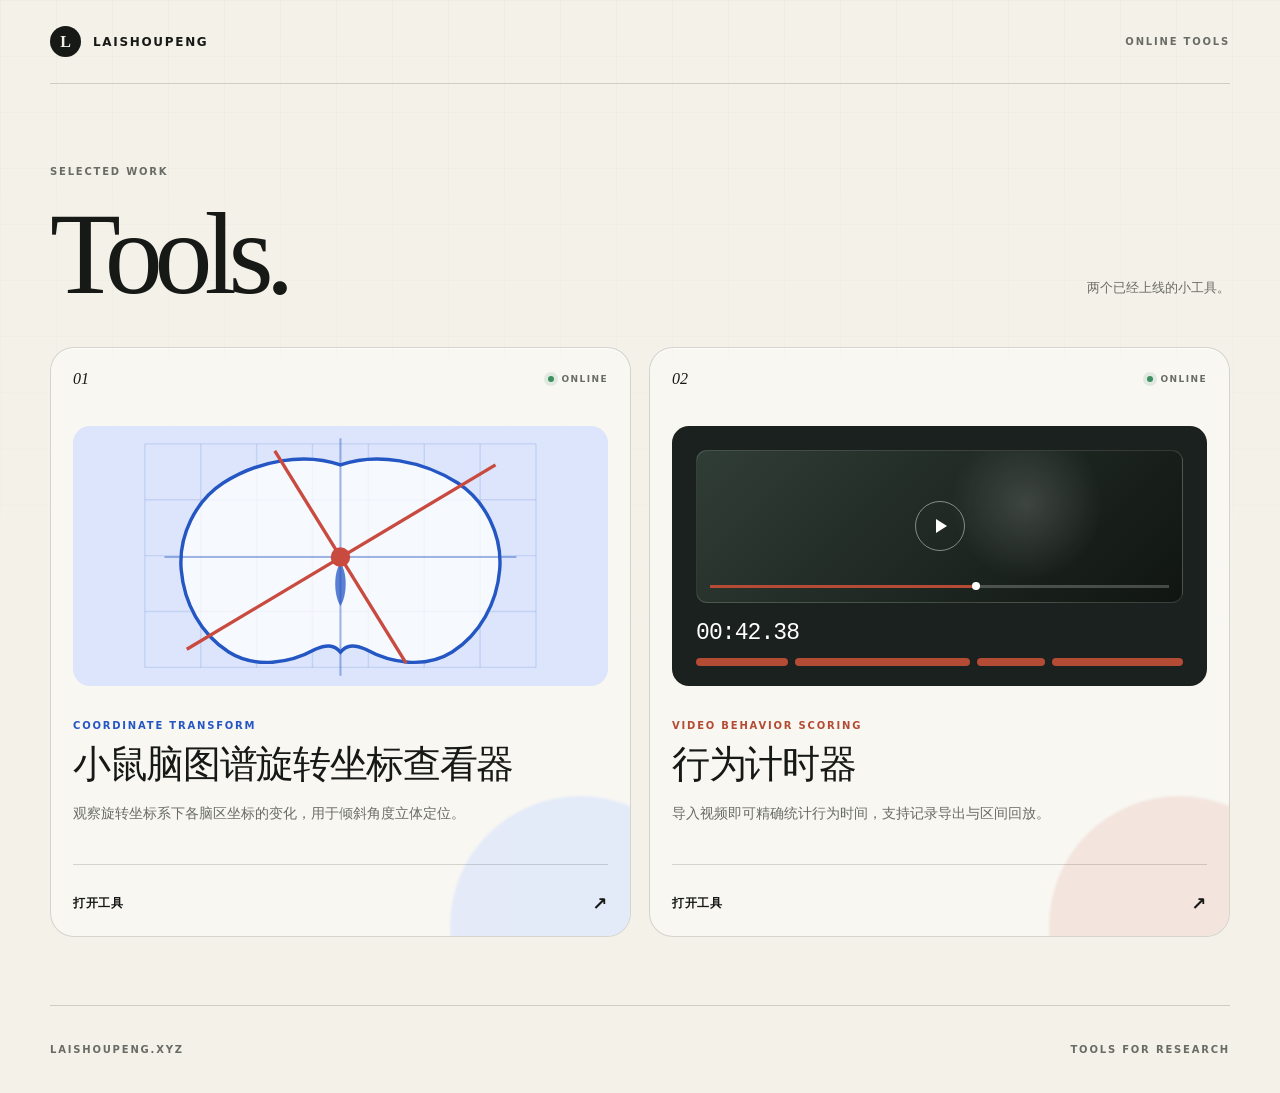
==== index.html @ c316cc83 "Initial release" ====
<!doctype html>
<html lang="zh-CN">
<head>
  <meta charset="UTF-8">
  <meta name="viewport" content="width=device-width, initial-scale=1.0">
  <meta name="description" content="Laishoupeng 的在线科研小工具。">
  <meta name="theme-color" content="#f4f1e9">
  <title>Laishoupeng · Tools</title>
  <link rel="icon" href="favicon.svg" type="image/svg+xml">
  <link rel="stylesheet" href="styles.css">
</head>
<body>
  <div class="page-grid" aria-hidden="true"></div>

  <header class="site-header">
    <a class="brand" href="/" aria-label="返回主页">
      <span class="brand-mark">L</span>
      <span>LAISHOUPENG</span>
    </a>
    <span class="site-label">ONLINE TOOLS</span>
  </header>

  <main>
    <section class="hero" aria-labelledby="page-title">
      <p class="eyebrow">SELECTED WORK</p>
      <h1 id="page-title">Tools.</h1>
      <p class="hero-note">两个已经上线的小工具。</p>
    </section>

    <section class="tools" aria-label="在线工具列表">
      <a class="tool-card atlas-card" href="https://atlas.laishoupeng.xyz/" target="_blank" rel="noopener noreferrer">
        <div class="card-topline">
          <span class="tool-index">01</span>
          <span class="live-status"><i></i> ONLINE</span>
        </div>

        <div class="tool-visual atlas-visual" aria-hidden="true">
          <svg viewBox="0 0 360 220" role="img">
            <g class="atlas-grid">
              <path d="M40 30V190M80 30V190M120 30V190M160 30V190M200 30V190M240 30V190M280 30V190M320 30V190"/>
              <path d="M40 30H320M40 70H320M40 110H320M40 150H320M40 190H320"/>
            </g>
            <g class="atlas-brain">
              <!-- Simplified coronal section: cortical mantle, corpus callosum, lateral ventricles and striatum. -->
              <path class="brain-outline" d="M180 45C154 36 121 42 96 58C76 71 64 96 66 120C68 144 80 166 100 179C119 191 144 187 162 177C169 174 175 173 180 179C185 173 191 174 198 177C216 187 241 191 260 179C280 166 292 144 294 120C296 96 284 71 264 58C239 42 206 36 180 45Z"/>
              <path class="brain-third-ventricle" d="M180 115C185 122 185 138 180 146C175 138 175 122 180 115Z"/>
            </g>
            <g class="atlas-axis">
              <path d="M180 26V196"/>
              <path d="M54 111H306"/>
              <circle cx="180" cy="111" r="5"/>
            </g>
            <g class="atlas-rotated">
              <path d="M133 35L227 187"/>
              <path d="M70 177L291 45"/>
              <circle cx="180" cy="111" r="7"/>
            </g>
          </svg>
        </div>

        <div class="card-content">
          <p class="tool-kicker">COORDINATE TRANSFORM</p>
          <h2>小鼠脑图谱旋转坐标查看器</h2>
          <p>观察旋转坐标系下各脑区坐标的变化，用于倾斜角度立体定位。</p>
        </div>

        <span class="tool-link">打开工具 <span aria-hidden="true">↗</span></span>
      </a>

      <a class="tool-card recorder-card" href="https://recorder.laishoupeng.xyz/" target="_blank" rel="noopener noreferrer">
        <div class="card-topline">
          <span class="tool-index">02</span>
          <span class="live-status"><i></i> ONLINE</span>
        </div>

        <div class="tool-visual recorder-visual" aria-hidden="true">
          <div class="video-frame">
            <span class="play-symbol"></span>
            <div class="video-timeline">
              <span></span>
              <i></i>
            </div>
          </div>
          <div class="time-readout">00:42.38</div>
          <div class="record-bars">
            <span style="--w: 19%"></span>
            <span style="--w: 36%"></span>
            <span style="--w: 14%"></span>
            <span style="--w: 27%"></span>
          </div>
        </div>

        <div class="card-content">
          <p class="tool-kicker">VIDEO BEHAVIOR SCORING</p>
          <h2>行为计时器</h2>
          <p>导入视频即可精确统计行为时间，支持记录导出与区间回放。</p>
        </div>

        <span class="tool-link">打开工具 <span aria-hidden="true">↗</span></span>
      </a>
    </section>
  </main>

  <footer>
    <span>LAISHOUPENG.XYZ</span>
    <span>TOOLS FOR RESEARCH</span>
  </footer>
</body>
</html>
---- styles.css ----
:root {
  --paper: #f4f1e9;
  --paper-deep: #e9e4d8;
  --ink: #171916;
  --muted: #696c65;
  --line: rgba(23, 25, 22, .16);
  --atlas: #2456c4;
  --atlas-soft: #dce5fb;
  --recorder: #b44b34;
  --recorder-soft: #f1ddd6;
  --shadow: 0 30px 80px rgba(41, 38, 31, .11);
}

* { box-sizing: border-box; }

html { scroll-behavior: smooth; }

body {
  min-height: 100vh;
  margin: 0;
  color: var(--ink);
  background: var(--paper);
  font-family: Inter, ui-sans-serif, system-ui, -apple-system, BlinkMacSystemFont, "Segoe UI", "PingFang SC", "Microsoft YaHei", sans-serif;
  -webkit-font-smoothing: antialiased;
}

a { color: inherit; }

.page-grid {
  position: fixed;
  inset: 0;
  z-index: -1;
  pointer-events: none;
  opacity: .5;
  background-image:
    linear-gradient(to right, rgba(23, 25, 22, .04) 1px, transparent 1px),
    linear-gradient(to bottom, rgba(23, 25, 22, .04) 1px, transparent 1px);
  background-size: 56px 56px;
  mask-image: linear-gradient(to bottom, #000, transparent 88%);
}

.site-header,
main,
footer {
  width: min(1180px, calc(100% - 48px));
  margin-inline: auto;
}

.site-header {
  min-height: 84px;
  display: flex;
  align-items: center;
  justify-content: space-between;
  border-bottom: 1px solid var(--line);
}

.brand {
  display: inline-flex;
  align-items: center;
  gap: 12px;
  color: var(--ink);
  text-decoration: none;
  font-size: 12px;
  font-weight: 800;
  letter-spacing: .14em;
}

.brand-mark {
  width: 31px;
  height: 31px;
  display: grid;
  place-items: center;
  color: var(--paper);
  background: var(--ink);
  border-radius: 50%;
  font-family: Georgia, "Times New Roman", serif;
  font-size: 16px;
  letter-spacing: 0;
}

.site-label,
footer {
  color: var(--muted);
  font-size: 10px;
  font-weight: 750;
  letter-spacing: .18em;
}

main { padding: 82px 0 68px; }

.hero {
  display: grid;
  grid-template-columns: 1fr auto;
  align-items: end;
  gap: 20px;
  margin-bottom: 42px;
}

.eyebrow,
.tool-kicker {
  margin: 0;
  color: var(--muted);
  font-size: 10px;
  font-weight: 800;
  letter-spacing: .18em;
}

.hero h1 {
  grid-column: 1;
  margin: 8px 0 0;
  font-family: Georgia, "Times New Roman", "Songti SC", serif;
  font-size: clamp(58px, 10vw, 116px);
  font-weight: 500;
  line-height: .86;
  letter-spacing: -.07em;
}

.hero-note {
  grid-column: 2;
  grid-row: 1 / span 2;
  max-width: 210px;
  margin: 0 0 6px;
  color: var(--muted);
  font-size: 13px;
  line-height: 1.7;
  text-align: right;
}

.tools {
  display: grid;
  grid-template-columns: repeat(2, minmax(0, 1fr));
  gap: 18px;
}

.tool-card {
  min-width: 0;
  min-height: 590px;
  padding: 22px;
  display: flex;
  flex-direction: column;
  overflow: hidden;
  position: relative;
  border: 1px solid var(--line);
  border-radius: 24px;
  color: var(--ink);
  background: rgba(255, 255, 255, .42);
  box-shadow: 0 1px 0 rgba(255, 255, 255, .7) inset;
  text-decoration: none;
  transition: transform .32s ease, box-shadow .32s ease, border-color .32s ease;
}

.tool-card::after {
  content: "";
  position: absolute;
  inset: auto -80px -120px auto;
  width: 260px;
  aspect-ratio: 1;
  border-radius: 50%;
  opacity: .7;
  filter: blur(1px);
  transition: transform .4s ease;
}

.atlas-card::after { background: var(--atlas-soft); }
.recorder-card::after { background: var(--recorder-soft); }

.tool-card:hover {
  transform: translateY(-7px);
  border-color: rgba(23, 25, 22, .28);
  box-shadow: var(--shadow);
}

.tool-card:hover::after { transform: scale(1.18); }

.tool-card:focus-visible {
  outline: 3px solid var(--ink);
  outline-offset: 4px;
}

.card-topline {
  display: flex;
  justify-content: space-between;
  align-items: center;
  position: relative;
  z-index: 1;
}

.tool-index {
  font-family: Georgia, "Times New Roman", serif;
  font-size: 16px;
  font-style: italic;
}

.live-status {
  display: inline-flex;
  align-items: center;
  gap: 7px;
  color: var(--muted);
  font-size: 9px;
  font-weight: 800;
  letter-spacing: .16em;
}

.live-status i {
  width: 6px;
  height: 6px;
  border-radius: 50%;
  background: #3d8e61;
  box-shadow: 0 0 0 4px rgba(61, 142, 97, .13);
}

.tool-visual {
  height: 260px;
  margin: 38px 0 34px;
  position: relative;
  z-index: 1;
  border-radius: 17px;
  overflow: hidden;
}

.atlas-visual {
  display: grid;
  place-items: center;
  background: var(--atlas-soft);
}

.atlas-visual svg {
  width: 94%;
  height: auto;
}

.atlas-grid path {
  fill: none;
  stroke: rgba(36, 86, 196, .14);
  stroke-width: 1;
}

.atlas-brain .brain-outline {
  fill: rgba(255, 255, 255, .76);
  stroke: var(--atlas);
  stroke-width: 2.45;
}

.atlas-brain .brain-cortex {
  fill: rgba(255, 255, 255, .18);
  stroke: var(--atlas);
  stroke-width: 1.1;
}

.atlas-brain .brain-callosum {
  fill: rgba(255, 255, 255, .8);
  stroke: var(--atlas);
  stroke-width: 1.45;
}

.atlas-brain .brain-callosum-line {
  fill: none;
  stroke: rgba(36, 86, 196, .52);
  stroke-width: 1;
}

.atlas-brain .brain-striatum {
  fill: rgba(36, 86, 196, .14);
  stroke: var(--atlas);
  stroke-width: 1.15;
}

.atlas-brain .brain-ventricle {
  fill: #f4f7ff;
  stroke: var(--atlas);
  stroke-width: 1.5;
}

.atlas-brain .brain-third-ventricle {
  fill: var(--atlas);
  opacity: .75;
}

.atlas-brain .brain-midline {
  fill: none;
  stroke: var(--atlas);
  stroke-width: 1.15;
  stroke-dasharray: 3 3;
  opacity: .68;
}

.atlas-axis path,
.atlas-axis circle {
  fill: var(--atlas);
  stroke: var(--atlas);
  stroke-width: 1.5;
  opacity: .42;
}

.atlas-rotated path {
  fill: none;
  stroke: #c94a3f;
  stroke-width: 2.4;
}

.atlas-rotated circle {
  fill: #c94a3f;
}

.recorder-visual {
  padding: 24px;
  color: #fff;
  background: #1b211e;
}

.video-frame {
  height: 153px;
  display: grid;
  place-items: center;
  position: relative;
  border: 1px solid rgba(255, 255, 255, .15);
  border-radius: 11px;
  background:
    radial-gradient(circle at 68% 35%, rgba(255, 255, 255, .15), transparent 22%),
    linear-gradient(135deg, #303d36, #101511);
}

.play-symbol {
  width: 50px;
  height: 50px;
  display: grid;
  place-items: center;
  border: 1px solid rgba(255, 255, 255, .45);
  border-radius: 50%;
}

.play-symbol::before {
  content: "";
  margin-left: 4px;
  border-top: 7px solid transparent;
  border-bottom: 7px solid transparent;
  border-left: 11px solid #fff;
}

.video-timeline {
  height: 3px;
  position: absolute;
  right: 13px;
  bottom: 14px;
  left: 13px;
  background: rgba(255, 255, 255, .22);
}

.video-timeline span {
  width: 58%;
  height: 100%;
  display: block;
  background: var(--recorder);
}

.video-timeline i {
  width: 8px;
  height: 8px;
  position: absolute;
  top: 50%;
  left: 58%;
  border-radius: 50%;
  background: #fff;
  transform: translate(-50%, -50%);
}

.time-readout {
  margin: 17px 0 12px;
  font-family: "SFMono-Regular", Consolas, monospace;
  font-size: 23px;
  letter-spacing: -.04em;
}

.record-bars {
  display: flex;
  align-items: end;
  gap: 7px;
}

.record-bars span {
  width: var(--w);
  height: 8px;
  display: block;
  border-radius: 999px;
  background: var(--recorder);
}

.card-content {
  position: relative;
  z-index: 1;
}

.atlas-card .tool-kicker { color: var(--atlas); }
.recorder-card .tool-kicker { color: var(--recorder); }

.card-content h2 {
  max-width: 460px;
  margin: 11px 0 14px;
  font-family: Georgia, "Times New Roman", "Songti SC", serif;
  font-size: clamp(27px, 3vw, 38px);
  font-weight: 500;
  line-height: 1.18;
  letter-spacing: -.035em;
}

.card-content > p:last-child {
  max-width: 430px;
  margin: 0;
  color: var(--muted);
  font-size: 14px;
  line-height: 1.75;
}

.tool-link {
  margin-top: auto;
  padding-top: 28px;
  display: inline-flex;
  justify-content: space-between;
  align-items: center;
  position: relative;
  z-index: 1;
  border-top: 1px solid var(--line);
  font-size: 12px;
  font-weight: 780;
  letter-spacing: .06em;
}

.tool-link span {
  font-size: 18px;
  transition: transform .25s ease;
}

.tool-card:hover .tool-link span { transform: translate(3px, -3px); }

footer {
  min-height: 88px;
  display: flex;
  align-items: center;
  justify-content: space-between;
  border-top: 1px solid var(--line);
}

@media (max-width: 800px) {
  .site-header,
  main,
  footer {
    width: min(100% - 30px, 620px);
  }

  .site-header { min-height: 72px; }
  .site-label { display: none; }
  main { padding: 62px 0 46px; }

  .hero {
    display: block;
    margin-bottom: 30px;
  }

  .hero h1 { margin-top: 10px; }

  .hero-note {
    max-width: none;
    margin-top: 20px;
    text-align: left;
  }

  .tools { grid-template-columns: 1fr; }
  .tool-card { min-height: 540px; }
  .tool-visual { height: 230px; margin: 30px 0; }
}

@media (max-width: 430px) {
  .brand { font-size: 10px; }
  .tool-card { padding: 17px; border-radius: 19px; }
  .tool-visual { height: 210px; }
  .recorder-visual { padding: 17px; }
  .video-frame { height: 130px; }
  footer { min-height: 74px; }
  footer span:last-child { display: none; }
}

@media (prefers-reduced-motion: reduce) {
  *, *::before, *::after {
    scroll-behavior: auto !important;
    transition-duration: .01ms !important;
  }
}
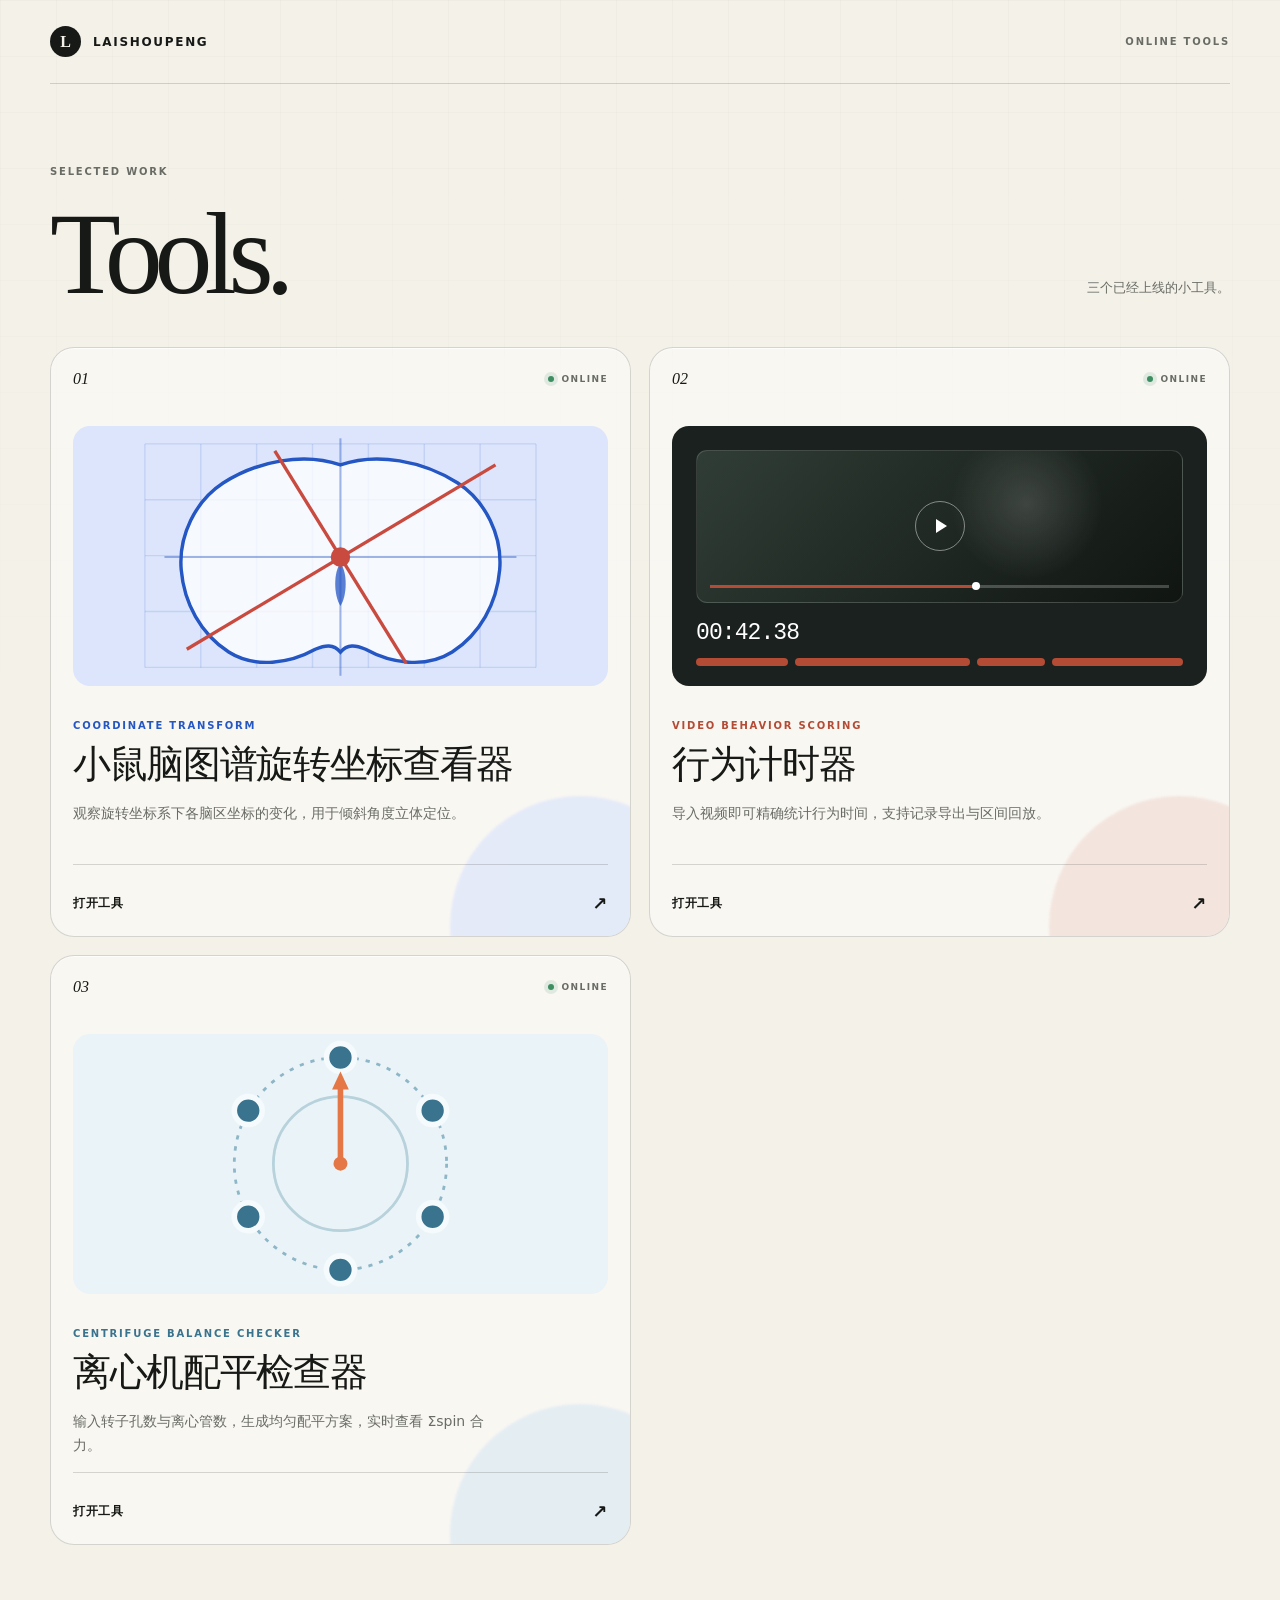
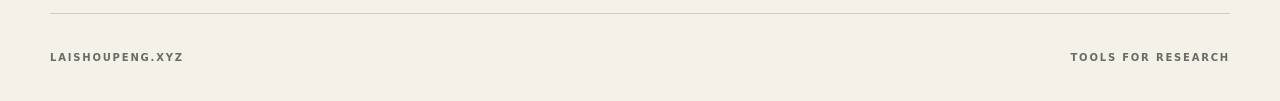
==== commit 67bd965d: "Add centrifuge balance checker tool" ====
--- a/index.html
+++ b/index.html
@@ -24,7 +24,7 @@
     <section class="hero" aria-labelledby="page-title">
       <p class="eyebrow">SELECTED WORK</p>
       <h1 id="page-title">Tools.</h1>
-      <p class="hero-note">两个已经上线的小工具。</p>
+      <p class="hero-note">三个已经上线的小工具。</p>
     </section>
 
     <section class="tools" aria-label="在线工具列表">
@@ -98,6 +98,36 @@
 
         <span class="tool-link">打开工具 <span aria-hidden="true">↗</span></span>
       </a>
+
+      <a class="tool-card centrifuge-card" href="https://tools.laishoupeng.xyz/centrifuge-balance-checker" target="_blank" rel="noopener noreferrer">
+        <div class="card-topline">
+          <span class="tool-index">03</span>
+          <span class="live-status"><i></i> ONLINE</span>
+        </div>
+
+        <div class="tool-visual centrifuge-visual" aria-hidden="true">
+          <svg viewBox="0 0 360 220" role="img">
+            <circle class="centrifuge-ring" cx="180" cy="110" r="76" />
+            <circle class="centrifuge-ring inner" cx="180" cy="110" r="48" />
+            <g class="centrifuge-tubes">
+              <circle cx="180" cy="34" r="10" /><circle cx="246" cy="72" r="10" />
+              <circle cx="246" cy="148" r="10" /><circle cx="180" cy="186" r="10" />
+              <circle cx="114" cy="148" r="10" /><circle cx="114" cy="72" r="10" />
+            </g>
+            <path class="centrifuge-vector" d="M180 110L180 54" />
+            <path class="centrifuge-vector arrow" d="M180 44L174 57H186Z" />
+            <circle class="centrifuge-center" cx="180" cy="110" r="5" />
+          </svg>
+        </div>
+
+        <div class="card-content">
+          <p class="tool-kicker">CENTRIFUGE BALANCE CHECKER</p>
+          <h2>离心机配平检查器</h2>
+          <p>输入转子孔数与离心管数，生成均匀配平方案，实时查看 Σspin 合力。</p>
+        </div>
+
+        <span class="tool-link">打开工具 <span aria-hidden="true">↗</span></span>
+      </a>
     </section>
   </main>
 
--- a/styles.css
+++ b/styles.css
@@ -163,6 +163,7 @@
 
 .atlas-card::after { background: var(--atlas-soft); }
 .recorder-card::after { background: var(--recorder-soft); }
+.centrifuge-card::after { background: #dce9f3; }
 
 .tool-card:hover {
   transform: translateY(-7px);
@@ -392,6 +393,21 @@
 
 .atlas-card .tool-kicker { color: var(--atlas); }
 .recorder-card .tool-kicker { color: var(--recorder); }
+.centrifuge-card .tool-kicker { color: #39738d; }
+
+.centrifuge-visual {
+  display: grid;
+  place-items: center;
+  background: #eaf3f7;
+}
+
+.centrifuge-visual svg { width: 94%; height: auto; }
+.centrifuge-ring { fill: none; stroke: #8db6c7; stroke-width: 2; stroke-dasharray: 3 5; }
+.centrifuge-ring.inner { stroke: #b8d2dc; stroke-dasharray: none; }
+.centrifuge-tubes circle { fill: #39738d; stroke: #f5fbfd; stroke-width: 4; }
+.centrifuge-vector { fill: none; stroke: #e47745; stroke-width: 4; stroke-linecap: round; }
+.centrifuge-vector.arrow { fill: #e47745; stroke: none; }
+.centrifuge-center { fill: #e47745; }
 
 .card-content h2 {
   max-width: 460px;
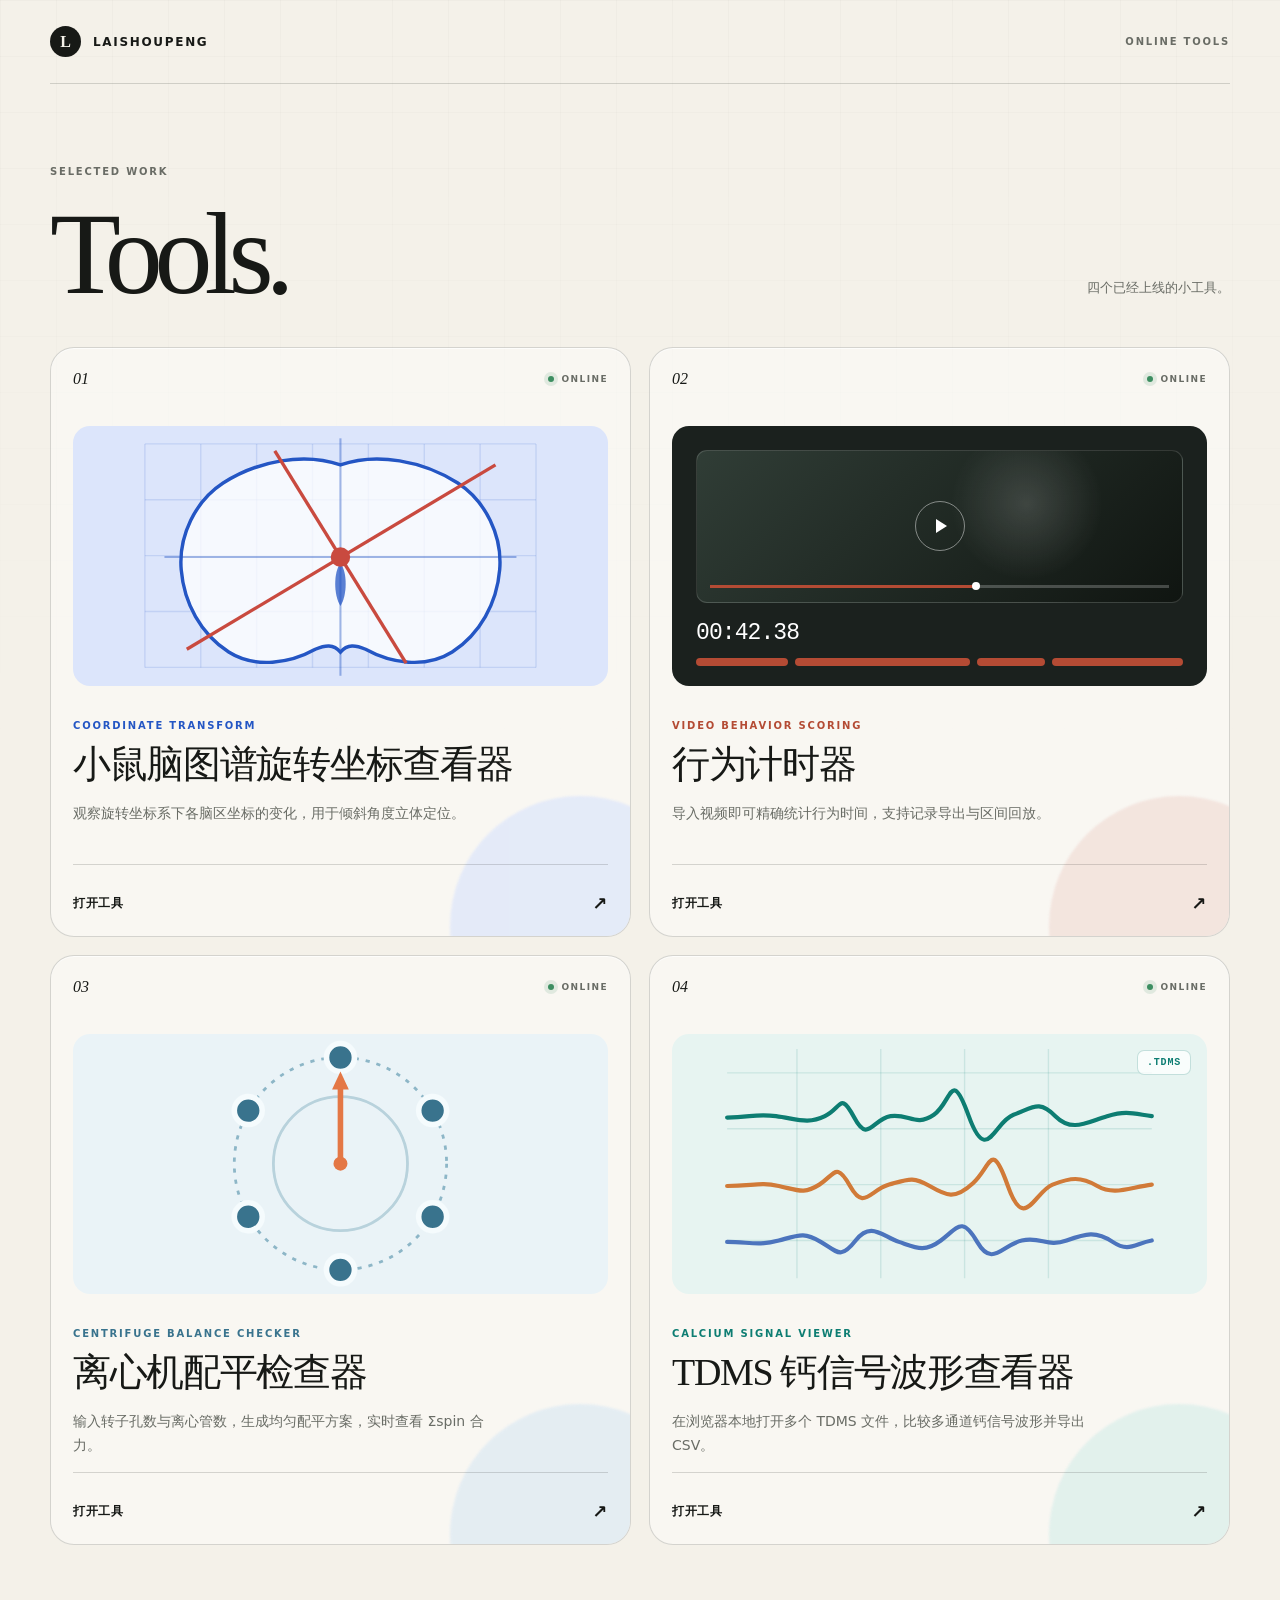
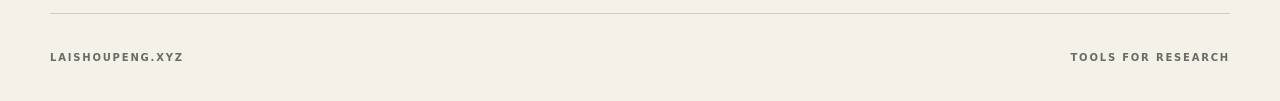
==== commit 770b3517: "Add static TDMS calcium signal viewer" ====
--- a/index.html
+++ b/index.html
@@ -3,9 +3,21 @@
 <head>
   <meta charset="UTF-8">
   <meta name="viewport" content="width=device-width, initial-scale=1.0">
-  <meta name="description" content="Laishoupeng 的在线科研小工具。">
   <meta name="theme-color" content="#f4f1e9">
-  <title>Laishoupeng · Tools</title>
+  <meta name="robots" content="index, follow">
+  <link rel="shortcut icon" href="/favicon.ico" type="image/x-icon">
+  <link rel="icon" href="/favicon.ico" sizes="64x64" type="image/x-icon">
+  <meta name="theme-color" content="#f4f1e9">
+  <title>Laishoupeng 科研工具箱｜脑图谱、行为观察、离心机配平与 TDMS 查看器</title>
+  <meta name="description" content="面向神经科学与生物实验的在线科研工具箱，提供小鼠脑图谱旋转坐标查看、视频行为观察记录、离心机配平以及 TDMS 钙信号波形查看与 CSV 导出工具。">
+  <meta name="keywords" content="科研工具箱,小鼠神经科学,小鼠脑图谱,立体定位,行为观察记录,离心机配平,TDMS查看器,钙信号波形,TDMS转CSV">
+
+  <link rel="canonical" href="https://tools.laishoupeng.xyz/">
+  <meta property="og:type" content="website">
+  <meta property="og:site_name" content="Laishoupeng 科研工具箱">
+  <meta property="og:title" content="Laishoupeng 科研工具箱｜神经科学与生物实验在线工具">
+  <meta property="og:description" content="脑图谱、行为观察、离心机配平和 TDMS 钙信号波形查看工具。">
+  <meta property="og:url" content="https://tools.laishoupeng.xyz/">
   <link rel="icon" href="favicon.svg" type="image/svg+xml">
   <link rel="stylesheet" href="styles.css">
 </head>
@@ -24,7 +36,7 @@
     <section class="hero" aria-labelledby="page-title">
       <p class="eyebrow">SELECTED WORK</p>
       <h1 id="page-title">Tools.</h1>
-      <p class="hero-note">三个已经上线的小工具。</p>
+      <p class="hero-note">四个已经上线的小工具。</p>
     </section>
 
     <section class="tools" aria-label="在线工具列表">
@@ -128,6 +140,36 @@
 
         <span class="tool-link">打开工具 <span aria-hidden="true">↗</span></span>
       </a>
+
+      <a class="tool-card tdms-card" href="/tdms-viewer/">
+        <div class="card-topline">
+          <span class="tool-index">04</span>
+          <span class="live-status"><i></i> ONLINE</span>
+        </div>
+
+        <div class="tool-visual tdms-visual" aria-hidden="true">
+          <svg viewBox="0 0 360 220" role="img">
+            <g class="tdms-grid">
+              <path d="M28 45H332M28 85H332M28 125H332M28 165H332" />
+              <path d="M78 28V192M138 28V192M198 28V192M258 28V192" />
+            </g>
+            <g class="tdms-signals">
+              <path class="signal-one" d="M28 77C45 77 48 74 63 76S86 82 98 76S109 58 119 77S132 78 145 76S163 84 176 75S188 40 201 76S219 80 233 75S251 64 263 76S286 80 300 76S318 74 332 76" />
+              <path class="signal-two" d="M28 126C47 126 51 123 65 126S83 132 94 125S106 108 116 126S130 129 144 125S161 119 173 126S191 136 204 124S217 92 229 126S248 130 261 125S281 119 293 126S316 127 332 125" />
+              <path class="signal-three" d="M28 166C44 166 50 169 65 165S83 159 95 166S109 179 120 165S139 162 151 166S169 174 181 165S196 147 207 166S225 168 239 165S257 170 271 165S292 158 304 166S320 167 332 165" />
+            </g>
+          </svg>
+          <span class="tdms-file-chip">.TDMS</span>
+        </div>
+
+        <div class="card-content">
+          <p class="tool-kicker">CALCIUM SIGNAL VIEWER</p>
+          <h2>TDMS 钙信号波形查看器</h2>
+          <p>在浏览器本地打开多个 TDMS 文件，比较多通道钙信号波形并导出 CSV。</p>
+        </div>
+
+        <span class="tool-link">打开工具 <span aria-hidden="true">↗</span></span>
+      </a>
     </section>
   </main>
 
--- a/styles.css
+++ b/styles.css
@@ -8,6 +8,8 @@
   --atlas-soft: #dce5fb;
   --recorder: #b44b34;
   --recorder-soft: #f1ddd6;
+  --tdms: #0d7d72;
+  --tdms-soft: #d9eeea;
   --shadow: 0 30px 80px rgba(41, 38, 31, .11);
 }
 
@@ -164,6 +166,7 @@
 .atlas-card::after { background: var(--atlas-soft); }
 .recorder-card::after { background: var(--recorder-soft); }
 .centrifuge-card::after { background: #dce9f3; }
+.tdms-card::after { background: var(--tdms-soft); }
 
 .tool-card:hover {
   transform: translateY(-7px);
@@ -394,6 +397,7 @@
 .atlas-card .tool-kicker { color: var(--atlas); }
 .recorder-card .tool-kicker { color: var(--recorder); }
 .centrifuge-card .tool-kicker { color: #39738d; }
+.tdms-card .tool-kicker { color: var(--tdms); }
 
 .centrifuge-visual {
   display: grid;
@@ -408,6 +412,33 @@
 .centrifuge-vector { fill: none; stroke: #e47745; stroke-width: 4; stroke-linecap: round; }
 .centrifuge-vector.arrow { fill: #e47745; stroke: none; }
 .centrifuge-center { fill: #e47745; }
+
+.tdms-visual {
+  display: grid;
+  place-items: center;
+  background: #e7f4f1;
+}
+
+.tdms-visual svg { width: 94%; height: auto; }
+.tdms-grid path { fill: none; stroke: rgba(13, 125, 114, .13); stroke-width: 1; }
+.tdms-signals path { fill: none; stroke-width: 3; stroke-linecap: round; stroke-linejoin: round; }
+.tdms-signals .signal-one { stroke: #0d7d72; }
+.tdms-signals .signal-two { stroke: #d17a38; }
+.tdms-signals .signal-three { stroke: #4c74bd; }
+.tdms-file-chip {
+  position: absolute;
+  top: 16px;
+  right: 16px;
+  padding: 6px 9px;
+  border: 1px solid rgba(13, 125, 114, .23);
+  border-radius: 7px;
+  color: var(--tdms);
+  background: rgba(255, 255, 255, .76);
+  font-family: "SFMono-Regular", Consolas, monospace;
+  font-size: 10px;
+  font-weight: 800;
+  letter-spacing: .08em;
+}
 
 .card-content h2 {
   max-width: 460px;
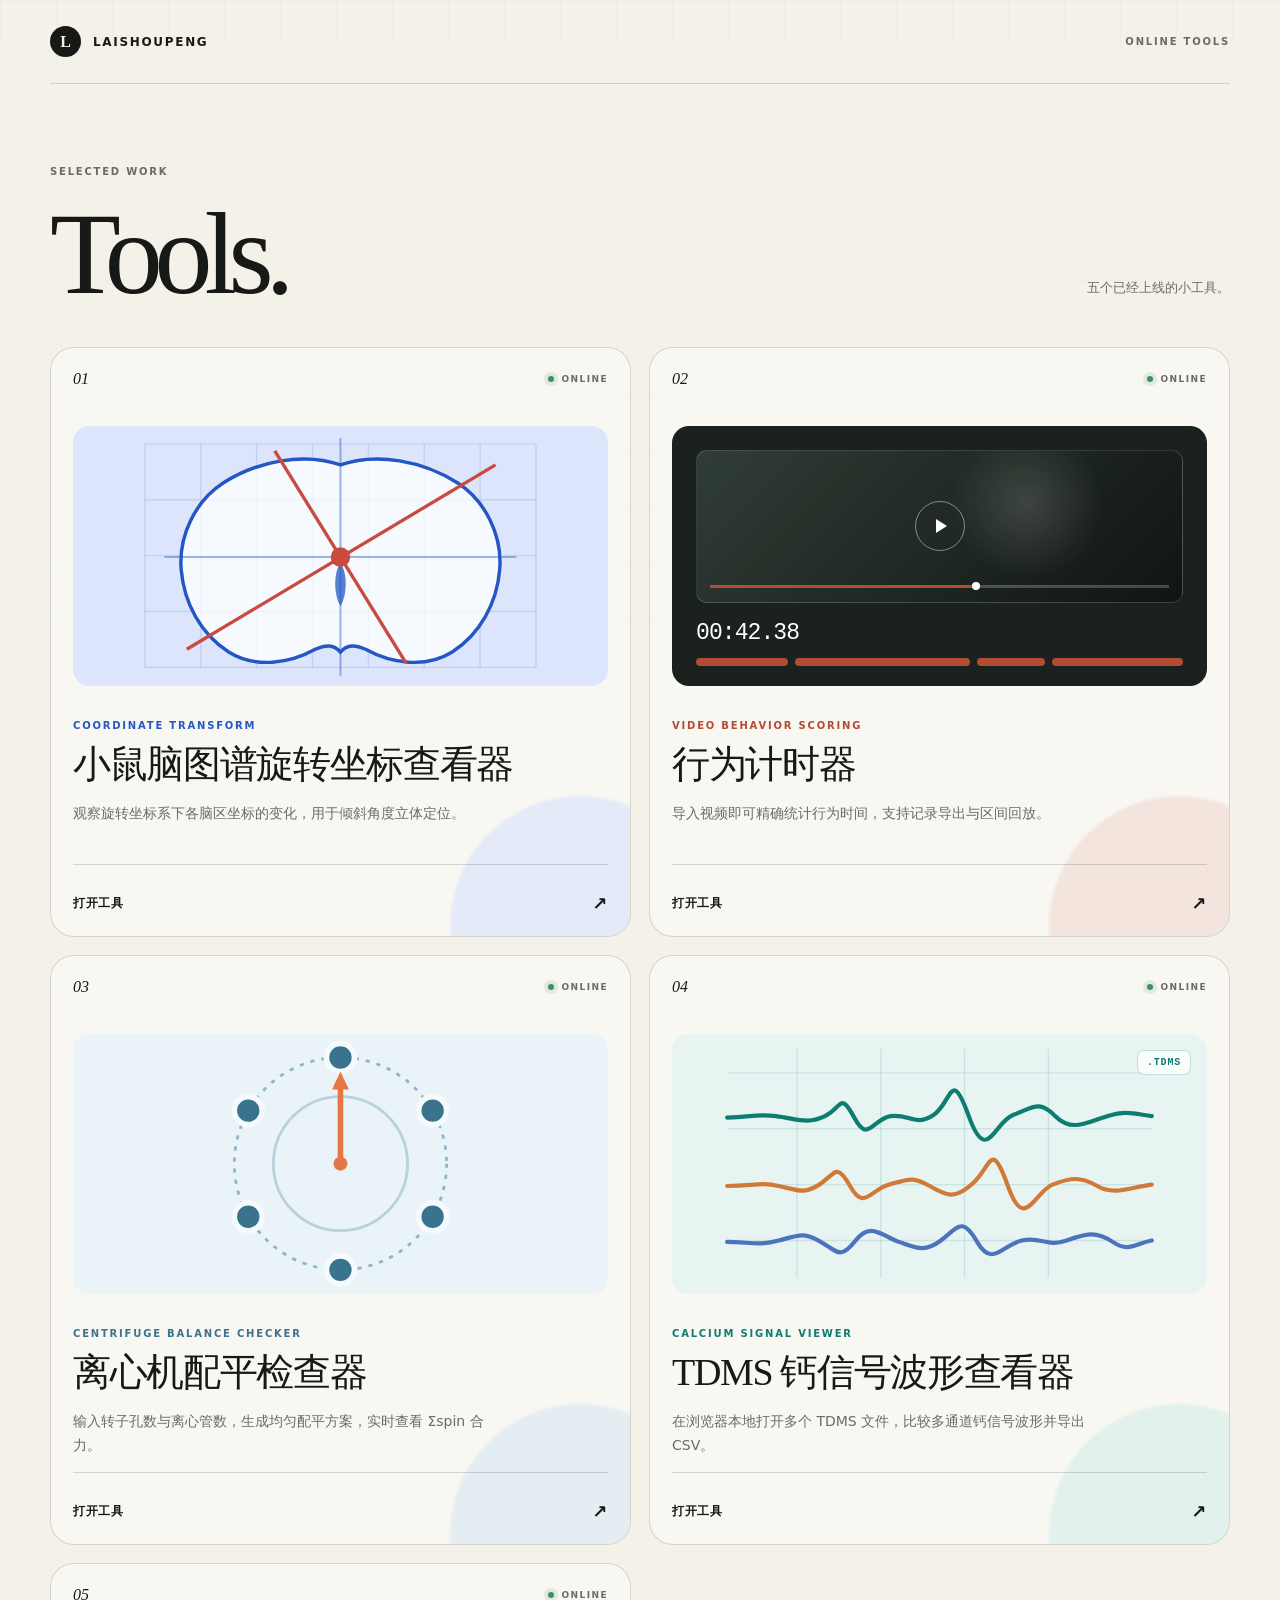
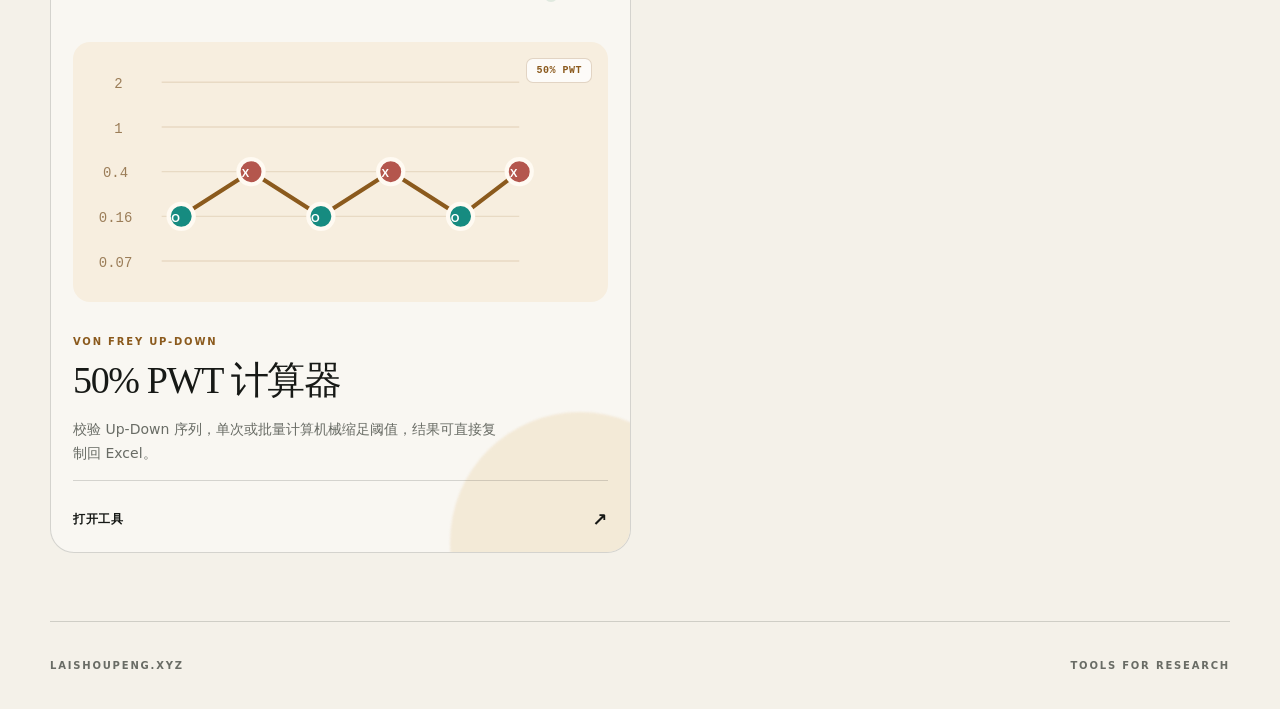
==== commit 16a39a07: "Add von Frey 50% PWT calculator" ====
--- a/index.html
+++ b/index.html
@@ -8,15 +8,15 @@
   <link rel="shortcut icon" href="/favicon.ico" type="image/x-icon">
   <link rel="icon" href="/favicon.ico" sizes="64x64" type="image/x-icon">
   <meta name="theme-color" content="#f4f1e9">
-  <title>Laishoupeng 科研工具箱｜脑图谱、行为观察、离心机配平与 TDMS 查看器</title>
-  <meta name="description" content="面向神经科学与生物实验的在线科研工具箱，提供小鼠脑图谱旋转坐标查看、视频行为观察记录、离心机配平以及 TDMS 钙信号波形查看与 CSV 导出工具。">
-  <meta name="keywords" content="科研工具箱,小鼠神经科学,小鼠脑图谱,立体定位,行为观察记录,离心机配平,TDMS查看器,钙信号波形,TDMS转CSV">
+  <title>Laishoupeng 科研工具箱｜神经科学与生物实验在线工具</title>
+  <meta name="description" content="面向神经科学与生物实验的在线科研工具箱，提供小鼠脑图谱、行为观察、离心机配平、TDMS 钙信号波形查看以及 von Frey 50% PWT 批量计算工具。">
+  <meta name="keywords" content="科研工具箱,小鼠神经科学,小鼠脑图谱,立体定位,行为观察记录,离心机配平,TDMS查看器,钙信号波形,von Frey,50% PWT计算器">
 
   <link rel="canonical" href="https://tools.laishoupeng.xyz/">
   <meta property="og:type" content="website">
   <meta property="og:site_name" content="Laishoupeng 科研工具箱">
   <meta property="og:title" content="Laishoupeng 科研工具箱｜神经科学与生物实验在线工具">
-  <meta property="og:description" content="脑图谱、行为观察、离心机配平和 TDMS 钙信号波形查看工具。">
+  <meta property="og:description" content="脑图谱、行为观察、离心机配平、TDMS 波形查看和 von Frey 50% PWT 计算工具。">
   <meta property="og:url" content="https://tools.laishoupeng.xyz/">
   <link rel="icon" href="favicon.svg" type="image/svg+xml">
   <link rel="stylesheet" href="styles.css">
@@ -36,7 +36,7 @@
     <section class="hero" aria-labelledby="page-title">
       <p class="eyebrow">SELECTED WORK</p>
       <h1 id="page-title">Tools.</h1>
-      <p class="hero-note">四个已经上线的小工具。</p>
+      <p class="hero-note">五个已经上线的小工具。</p>
     </section>
 
     <section class="tools" aria-label="在线工具列表">
@@ -170,6 +170,38 @@
 
         <span class="tool-link">打开工具 <span aria-hidden="true">↗</span></span>
       </a>
+
+      <a class="tool-card pwt-card" href="/von-frey-pwt-calculator/">
+        <div class="card-topline">
+          <span class="tool-index">05</span>
+          <span class="live-status"><i></i> ONLINE</span>
+        </div>
+
+        <div class="tool-visual pwt-visual" aria-hidden="true">
+          <svg viewBox="0 0 360 220" role="img">
+            <g class="pwt-levels">
+              <path d="M52 46H308M52 78H308M52 110H308M52 142H308M52 174H308" />
+              <text x="18" y="50">2</text><text x="18" y="82">1</text><text x="10" y="114">0.4</text><text x="7" y="146">0.16</text><text x="7" y="178">0.07</text>
+            </g>
+            <path class="pwt-path" d="M66 142L116 110L166 142L216 110L266 142L308 110" />
+            <g class="pwt-points">
+              <circle class="point-o" cx="66" cy="142" r="9"/><circle class="point-x" cx="116" cy="110" r="9"/>
+              <circle class="point-o" cx="166" cy="142" r="9"/><circle class="point-x" cx="216" cy="110" r="9"/>
+              <circle class="point-o" cx="266" cy="142" r="9"/><circle class="point-x" cx="308" cy="110" r="9"/>
+              <text x="62" y="146">O</text><text x="112" y="114">X</text><text x="162" y="146">O</text><text x="212" y="114">X</text><text x="262" y="146">O</text><text x="304" y="114">X</text>
+            </g>
+          </svg>
+          <span class="pwt-result-chip">50% PWT</span>
+        </div>
+
+        <div class="card-content">
+          <p class="tool-kicker">VON FREY UP-DOWN</p>
+          <h2>50% PWT 计算器</h2>
+          <p>校验 Up-Down 序列，单次或批量计算机械缩足阈值，结果可直接复制回 Excel。</p>
+        </div>
+
+        <span class="tool-link">打开工具 <span aria-hidden="true">↗</span></span>
+      </a>
     </section>
   </main>
 
--- a/styles.css
+++ b/styles.css
@@ -10,6 +10,8 @@
   --recorder-soft: #f1ddd6;
   --tdms: #0d7d72;
   --tdms-soft: #d9eeea;
+  --pwt: #8b5a1d;
+  --pwt-soft: #f1e4cc;
   --shadow: 0 30px 80px rgba(41, 38, 31, .11);
 }
 
@@ -167,6 +169,7 @@
 .recorder-card::after { background: var(--recorder-soft); }
 .centrifuge-card::after { background: #dce9f3; }
 .tdms-card::after { background: var(--tdms-soft); }
+.pwt-card::after { background: var(--pwt-soft); }
 
 .tool-card:hover {
   transform: translateY(-7px);
@@ -398,6 +401,7 @@
 .recorder-card .tool-kicker { color: var(--recorder); }
 .centrifuge-card .tool-kicker { color: #39738d; }
 .tdms-card .tool-kicker { color: var(--tdms); }
+.pwt-card .tool-kicker { color: var(--pwt); }
 
 .centrifuge-visual {
   display: grid;
@@ -440,6 +444,35 @@
   letter-spacing: .08em;
 }
 
+.pwt-visual {
+  display: grid;
+  place-items: center;
+  background: #f7eedf;
+}
+
+.pwt-visual svg { width: 94%; height: auto; }
+.pwt-levels path { fill: none; stroke: rgba(139, 90, 29, .14); stroke-width: 1; }
+.pwt-levels text { fill: #9b7d58; font: 10px "SFMono-Regular", Consolas, monospace; }
+.pwt-path { fill: none; stroke: var(--pwt); stroke-width: 3; stroke-linecap: round; stroke-linejoin: round; }
+.pwt-points circle { stroke: #fffaf2; stroke-width: 3; }
+.pwt-points .point-o { fill: #168b80; }
+.pwt-points .point-x { fill: #b4564d; }
+.pwt-points text { fill: white; font: 700 8px Inter, sans-serif; text-anchor: middle; }
+.pwt-result-chip {
+  position: absolute;
+  top: 16px;
+  right: 16px;
+  padding: 6px 9px;
+  border: 1px solid rgba(139, 90, 29, .24);
+  border-radius: 7px;
+  color: var(--pwt);
+  background: rgba(255, 255, 255, .78);
+  font-family: "SFMono-Regular", Consolas, monospace;
+  font-size: 10px;
+  font-weight: 800;
+  letter-spacing: .05em;
+}
+
 .card-content h2 {
   max-width: 460px;
   margin: 11px 0 14px;
